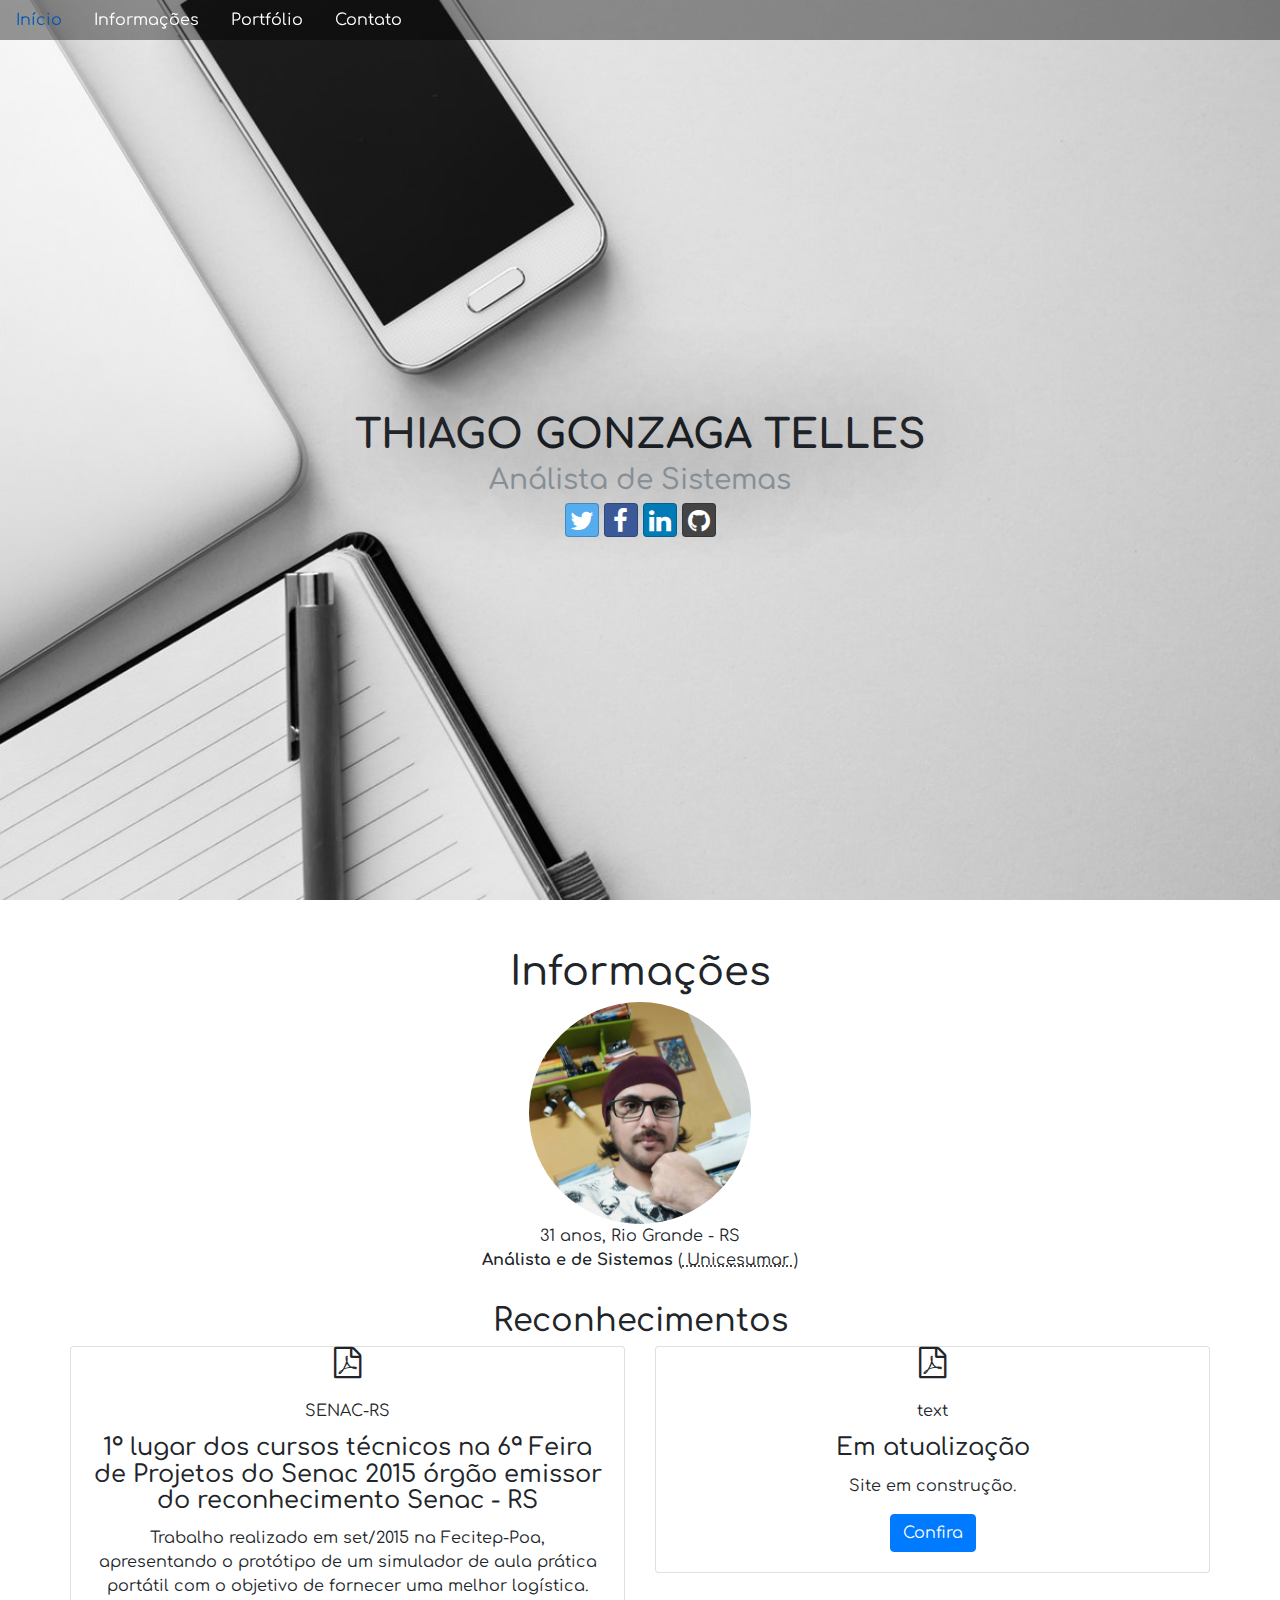
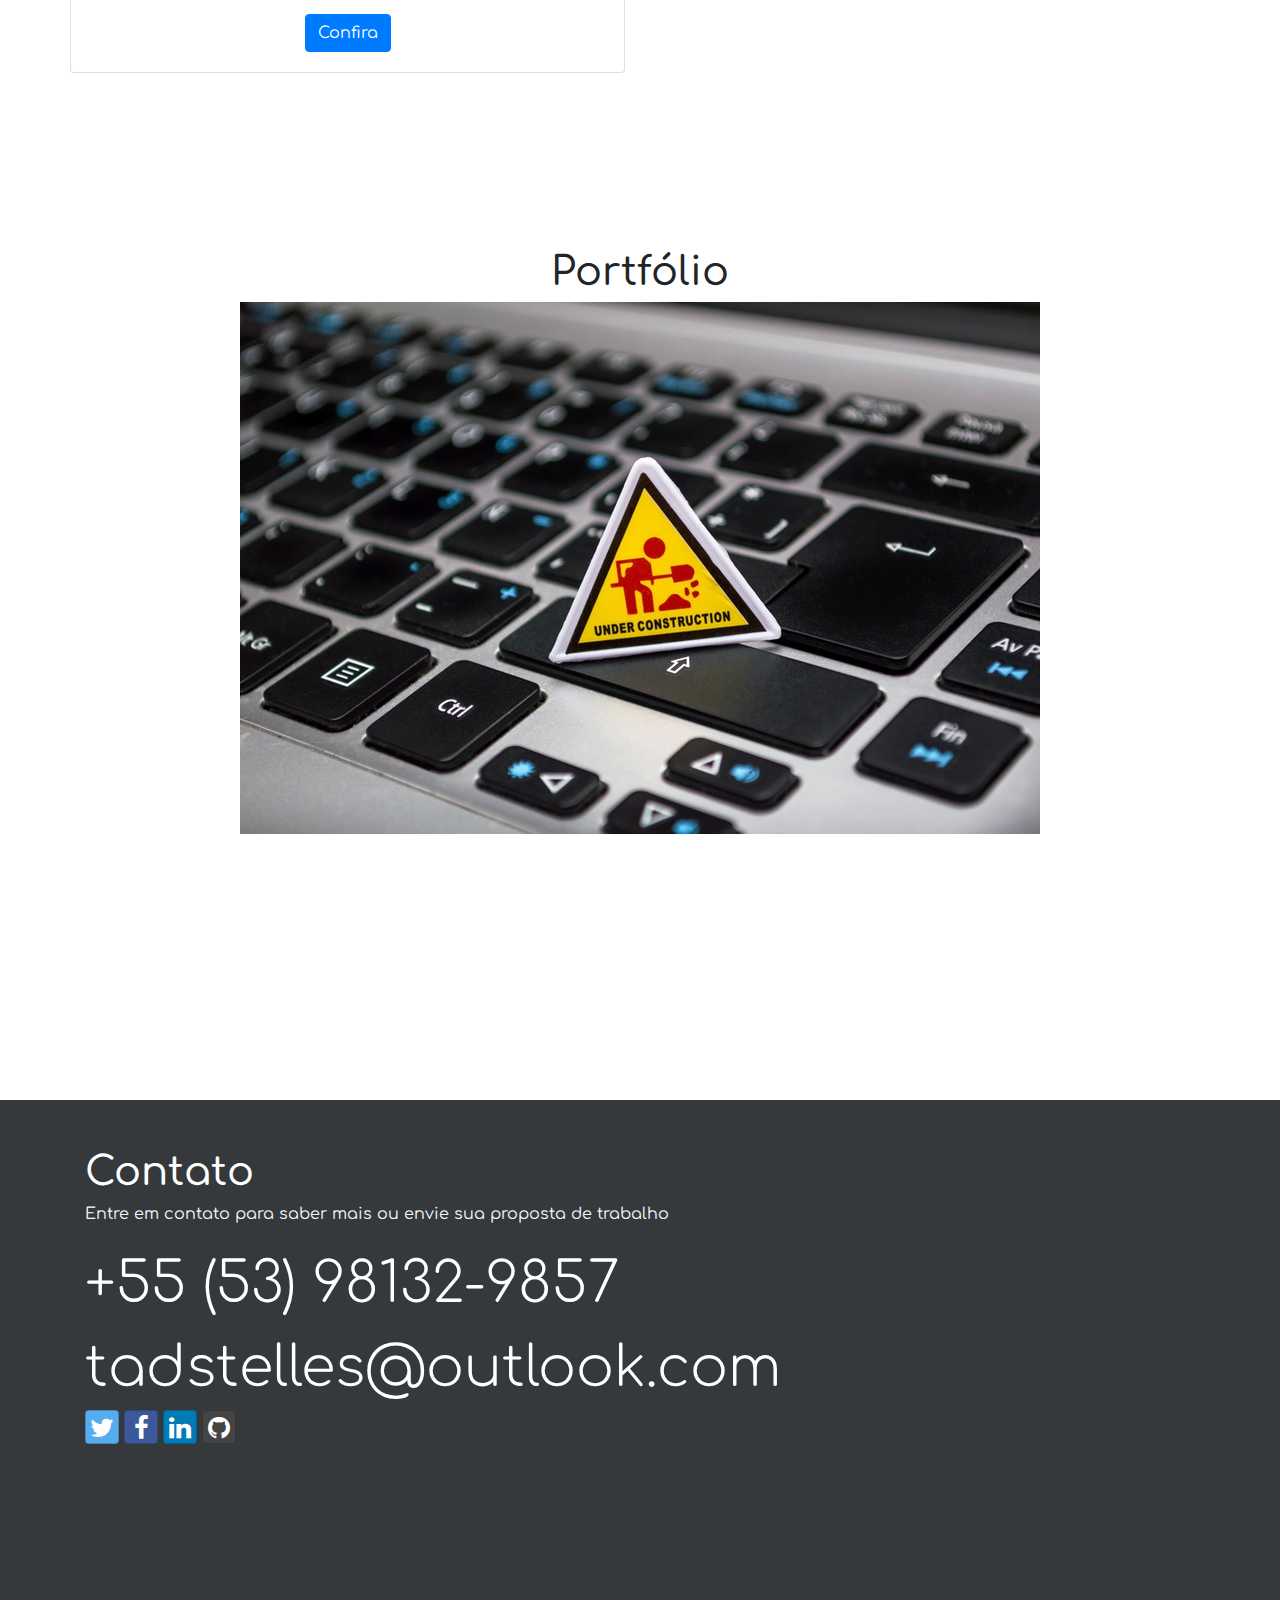
==== index.html @ c25c8db4 "Meu projeto" ====
<!DOCTYPE html>
<html lang="pt-br">
<head>
    <meta charset="UTF-8">
    <meta name="viewport" content="width=device-width, user-scalable=no">
    <title>Thiago Telles - Portfólio Pessoal</title>
    <link rel="stylesheet" href="css/bootstrap.min.css">
    <link rel="stylesheet" href="css/font-awesome.min.css">
    <link rel="stylesheet" href="css/bootstrap-social.css">
    <link rel="stylesheet" href="css/estilo.css">
    <link href="https://fonts.googleapis.com/icon?family=Material+Icons" rel="stylesheet">

</head>
<body>  

           
    <div class="fixed-top navbar-expand-lg nav-custom text-right">
        <button class="navbar-toggler btn-nav-custom" type="button" data-toggle="collapse" data-target="#navbarNav" aria-controls="navbarNav" aria-expanded="false" aria-label="Toggle navigation">
            <i class="material-icons">menu</i> 
      </button>
      <div class="collapse navbar-collapse" id="navbarNav">
      <ul class="nav">
          <li class="nav-item">
              <a href="#home" class="nav-link scrollSuave">Início</a>
          </li>
          <li class="nav-item">
              <a href="#info" class="nav-link scrollSuave">Informações</a>
          </li>
          <li class="nav-item">
              <a href="#portfolio" class="nav-link scrollSuave">Portfólio</a>
          </li>
          <li class="nav-item">
              <a href="#contato" class="nav-link scrollSuave">Contato</a>
          </li>
      </ul>
      </div>
    </div>
        
    <section class="home" id="home">
        <div class="container">
            <div class="row">
                <div class="col text-center">
                    <h1 class="font-weight-bold">THIAGO GONZAGA TELLES</h1>
                    <h3 class="text-muted">Análista de Sistemas</h3>
                </div>
                <div class="col-12 text-center">
                     <a class="btn btn-social-icon btn-twitter" href="https://twitter.com/TGTelles">
                        <span class="fa fa-twitter"></span>
                      </a>
                      <a class="btn btn-social-icon btn-facebook" href="https://www.facebook.com/thiago.telles.121">
                        <span class="fa fa-facebook"></span>
                      </a>
                      <a class="btn btn-social-icon btn-linkedin" href="https://www.linkedin.com/in/thiagogtelles/">
                        <span class="fa fa-linkedin"></span>
                      </a>
                      <a class="btn btn-social-icon btn-github" href="https://github.com/Tellesbity">
                        <span class="fa fa-github"></span>
                      </a>
                </div>
            </div>
        </div>
    </section>
       
    <section class="info" id="info">
        <div class="container">
            <div class="row">
                <div class="col">
                    <h1 class="text-center">Informações</h1>
                </div>
                <div class="col-12 text-center">
                    <img src="img/perfil.jpg" class="img-fluid rounded-circle img-perfil" alt="">
                </div>
                <div class="col-12">
                    <p class="text-center">31 anos, Rio Grande - RS <br><strong>Análista e de Sistemas</strong> (<abbr title="Unicesumar-PR"> Unicesumar </abbr>)<br>

            </div>
            <div class="row">
                <div class="col-12">
                    <h2 class="text-center">Reconhecimentos</h2>
                </div>
                <div class="col text-center">
                    <div class="card" style="width: 100%;">
                      <i class="fa fa-file-pdf-o" aria-hidden="true" style="font-size: 200%"></i>
                      <div class="card-body">
                        <p class="card-title">SENAC-RS</p>
                        <h4 class="card-title">1º lugar dos cursos técnicos na 6ª Feira de Projetos do Senac 2015 órgão emissor do reconhecimento Senac - RS </h4>
                        <p class="card-text">Trabalho realizado em set/2015 na Fecitep-Poa, apresentando o protótipo de um simulador de aula prática portátil com o objetivo de fornecer uma melhor logística.</p>
                        <a href="http://livrozilla.com/doc/1572835/projetos-aprovados---senac-rs" target="_blank" class="btn btn-primary">Confira</a>
                      </div>
                    </div>
                </div>
                <div class="col text-center">
                    <div class="card" style="width: 100%;">
                      <i class="fa fa-file-pdf-o" aria-hidden="true" style="font-size: 200%"></i>
                      <div class="card-body">
                        <p class="card-title">text</p>
                        <h4 class="card-title">Em atualização</h4>
                        <p class="card-text">Site em construção.</p>
                        <a href="link vai aqui" target="_blank" class="btn btn-primary">Confira</a>
                      </div>
                    </div>
                </div>
            </div>
        </div>
    </section>
    
    <section class="portfolio" id="portfolio">
        <div class="container">
            <div class="row">
                <div class="col">
                    <h1 class="text-center">Portfólio</h1>
                </div>
                <div class="col-12 text-center">
                    <img src="img/constr.jpg" class="img-fluid" alt="">
                </div>
            </div>
        </div>
    </section>
    
    <section class="contato" id="contato">
        <div class="container">
            <div class="row">
                <div class="col">
                    <h1>Contato</h1>
                </div>
                <div class="col-12">
                    <p>Entre em contato para saber mais ou envie sua proposta de trabalho</p>
                </div>
                <div class="col-12">
                    <a href="tel:53981329857" class="display-4">+55 (53) 98132-9857</a>
                </div>
                <div class="col-12">
                    <a href="mailto:tadstelles@outlook.com" class="display-4">tadstelles@outlook.com</a>
                </div>
                <div class="col-12">
                     <a class="btn btn-social-icon btn-twitter" href="https://twitter.com/TGTelles">
                        <span class="fa fa-twitter"></span>
                      </a>
                      <a class="btn btn-social-icon btn-facebook" href="https://www.facebook.com/thiago.telles.121">
                        <span class="fa fa-facebook"></span>
                      </a>
                      <a class="btn btn-social-icon btn-linkedin" href="https://www.linkedin.com/in/thiagogtelles/">
                        <span class="fa fa-linkedin"></span>
                      </a>
                      <a class="btn btn-social-icon btn-github" href="https://github.com/Tellesbity">
                        <span class="fa fa-github"></span>
                      </a>
                </div>
            </div>
        </div>
    </section>
    
    
    
    
    
    
    <script src="js/jquery-3.2.1.min.js"></script>
    <script src="js/main.js"s></script>
    <script src="http://areaaperta.com/nicescroll/js/jquery.nicescroll.min.js"></script>
    <script src="js/bootstrap.min.js"></script>
</body>
</html>
---- css/estilo.css ----
@import url('https://fonts.googleapis.com/css?family=Comfortaa:400,700');

html, body{
    margin: 0;
    padding: 0;
    height: 100%;
    width: 100%;
    font-family: 'Comfortaa', cursive;
}
.btn-nav-custom{
    padding-top: 5px !important;
    padding-left: 0px;
    padding-right: 0px;
    color: gold !important;
}
.btn-nav-custom:focus{
    outline: none;
    outline-offset: opx;
}
.nav-custom{
    background: rgba(0,0,0,0.4);
}
.nav-link{
    color: white;
}
.nav-link :hover{
    color: goldenrod !important;
}
section{
    width: 100%;
    min-height: 100%;
    padding: 0;
    margin: 0;
    padding-top: 50px;
}
.home{
    background-image: url("../img/bgh.jpg");
    background-position: center;
    background-size: cover;
    display: -webkit-flex;
    display: flex;
    -webkit-align-items: center;
    align-items: center;
    -webkit-justify-content: center;
    justify-content: center;
}
.home h1{
    text-shadow: 0 0 100px black;
}
.home h3{
    text-shadow: 0 0 90px black;
}
.info h2{
    padding-top: 15px;
}
.img-perfil{
    width: 20%;
}
.contato{
    background-color: #36393b;
    height: 200px;
    color: #f4f8fc;
}
.contato h1{
    color: white;
}
.contato .display-4{
    color: white;
    text-decoration: none;
    line-height: 150%;
}
.contato .display-4:hover{
    color: white;
    text-decoration: none;
}
@media screen and (max-width: 600px) {
    
p{
font-size: 80%;
}
h1{
font-size: 200%;
}
h2{
font-size: 160%;
}
h3{
font-size: 140%;
}
.nav{
display: inline;
}
.nav a{
text-align: center !important;
font-size: 200%;
}
.nav-custom{
background: rgba(0,0,0,0.8);
}
.contato .display-4{
font-size: 240%;
}
.card{
padding-top: 10px;
}
}
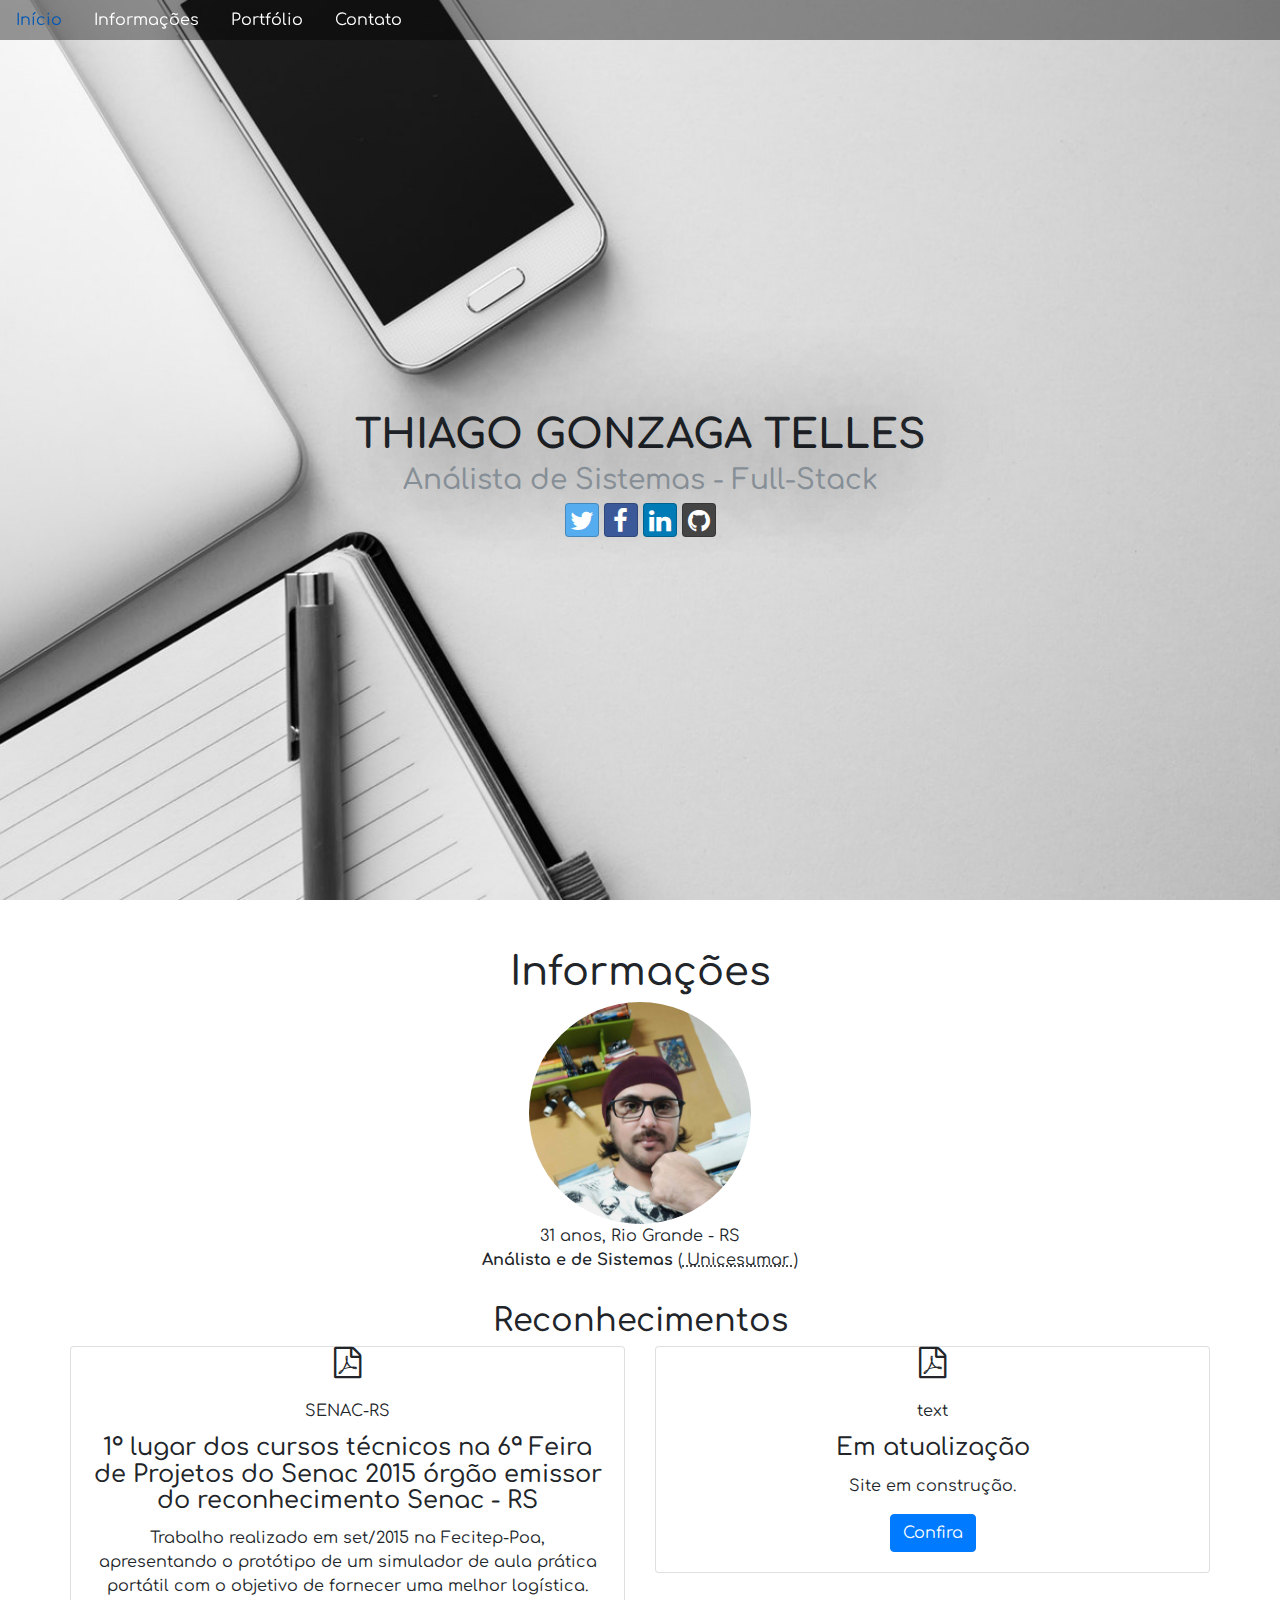
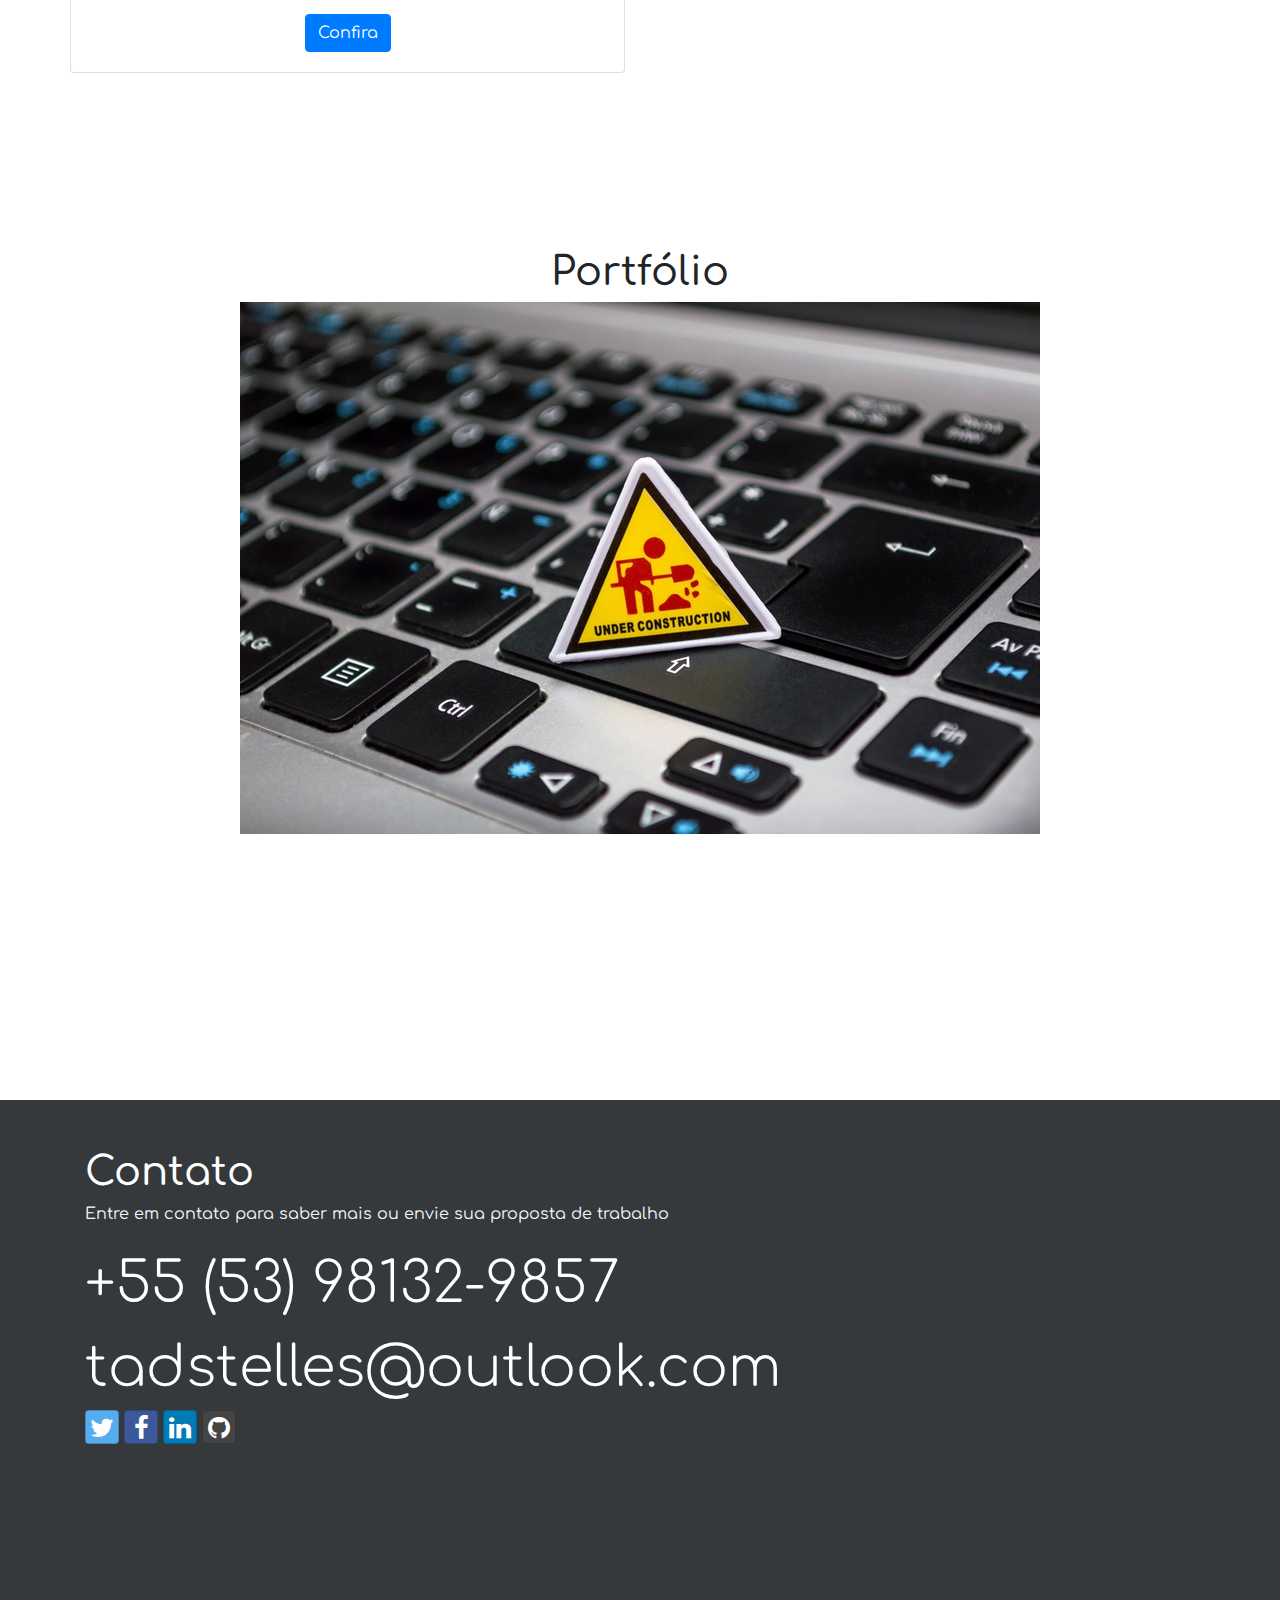
==== commit 88c674e8: "Update index.html" ====
--- a/index.html
+++ b/index.html
@@ -3,7 +3,7 @@
 <head>
     <meta charset="UTF-8">
     <meta name="viewport" content="width=device-width, user-scalable=no">
-    <title>Thiago Telles - Portfólio Pessoal</title>
+    <title>Thiago Telles</title>
     <link rel="stylesheet" href="css/bootstrap.min.css">
     <link rel="stylesheet" href="css/font-awesome.min.css">
     <link rel="stylesheet" href="css/bootstrap-social.css">
@@ -41,7 +41,7 @@
             <div class="row">
                 <div class="col text-center">
                     <h1 class="font-weight-bold">THIAGO GONZAGA TELLES</h1>
-                    <h3 class="text-muted">Análista de Sistemas</h3>
+                    <h3 class="text-muted">Análista de Sistemas - Full-Stack</h3>
                 </div>
                 <div class="col-12 text-center">
                      <a class="btn btn-social-icon btn-twitter" href="https://twitter.com/TGTelles">
@@ -160,4 +160,4 @@
     <script src="http://areaaperta.com/nicescroll/js/jquery.nicescroll.min.js"></script>
     <script src="js/bootstrap.min.js"></script>
 </body>
-</html>+</html>
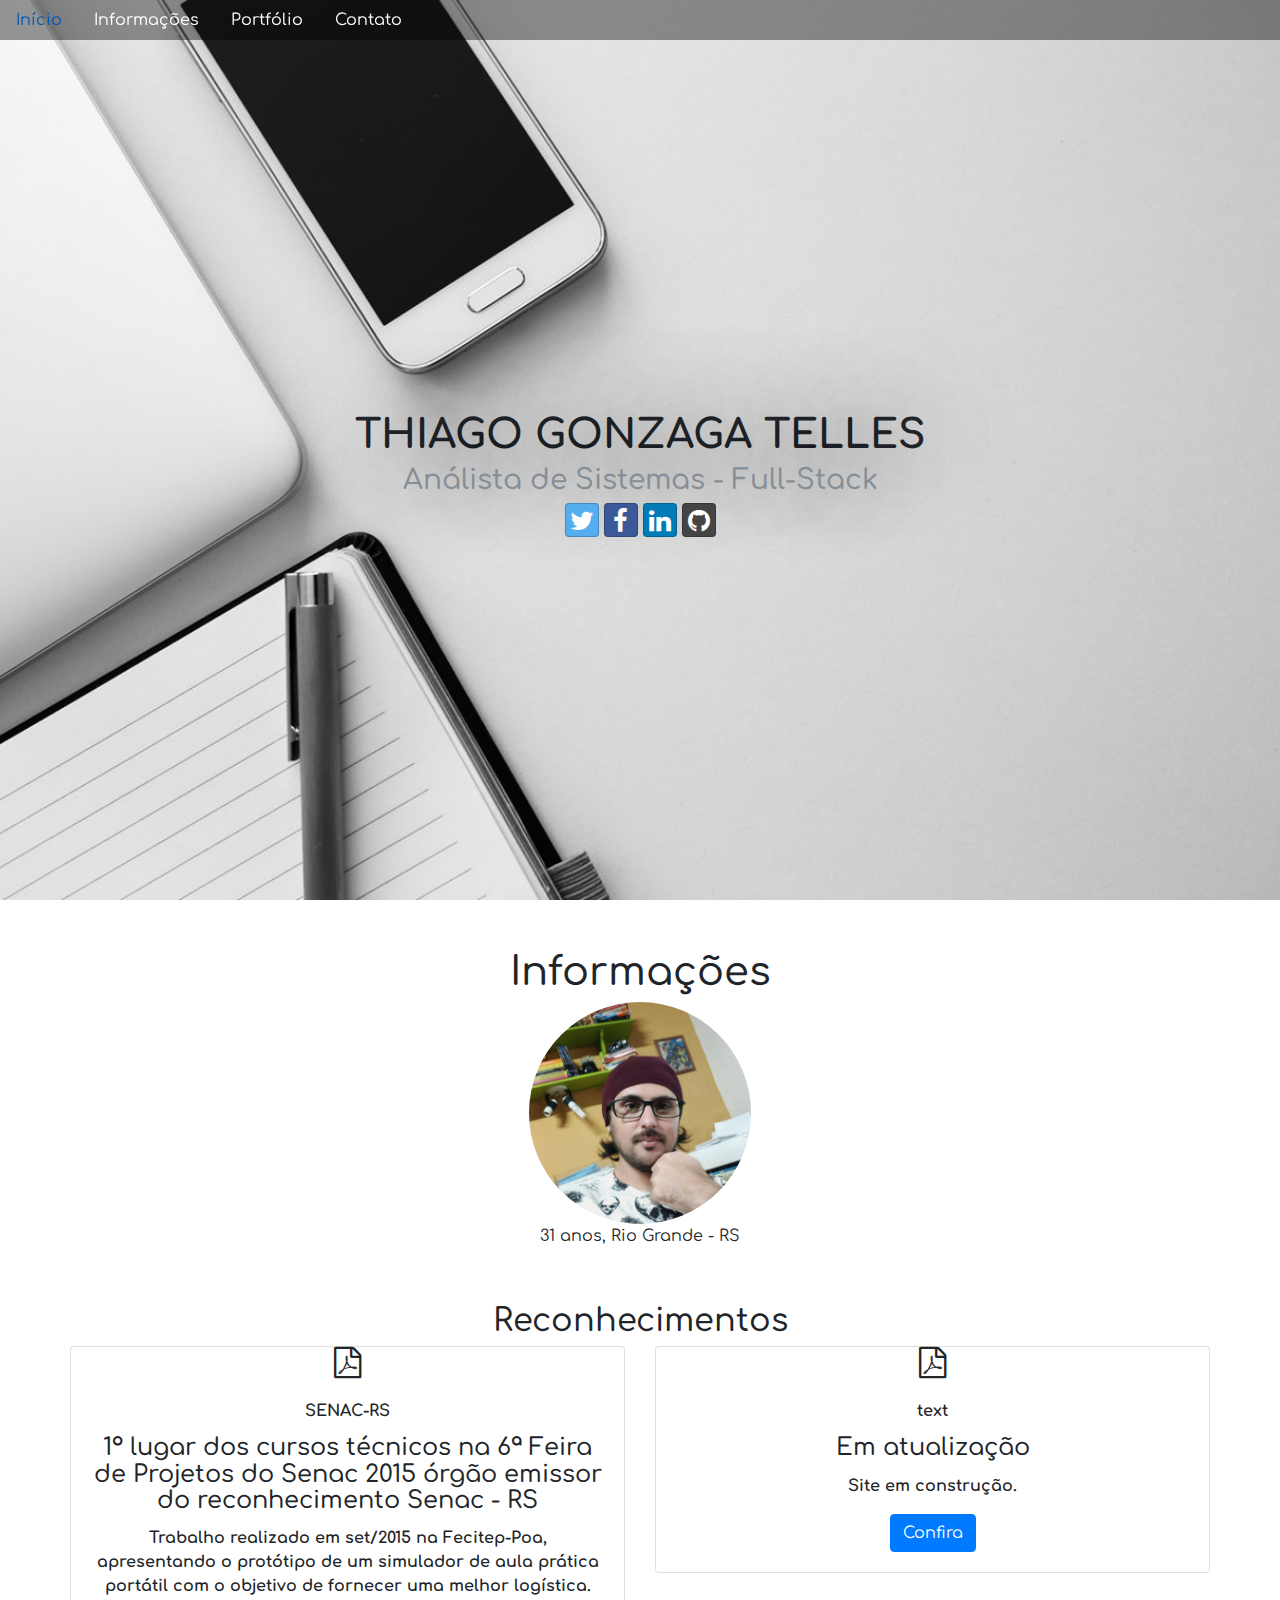
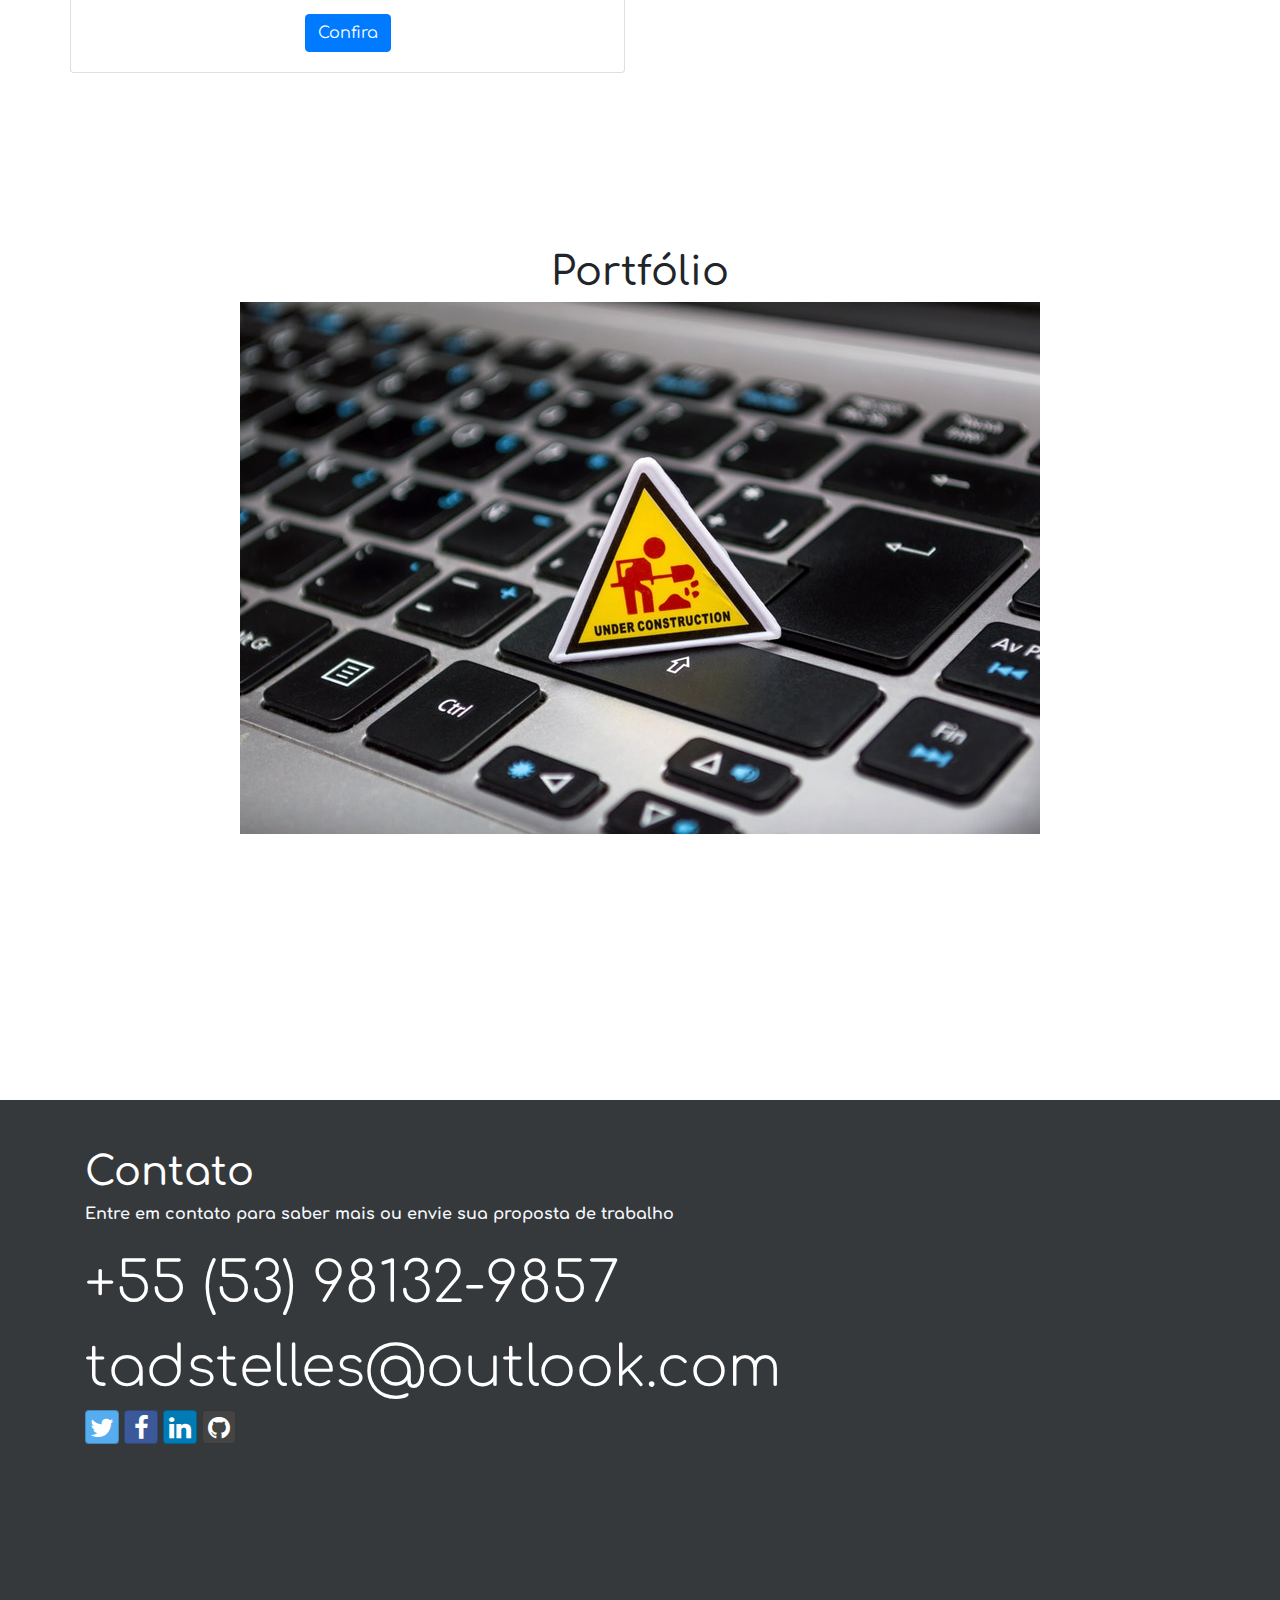
==== commit e4166a43: "Update index.html" ====
--- a/index.html
+++ b/index.html
@@ -71,7 +71,7 @@
                     <img src="img/perfil.jpg" class="img-fluid rounded-circle img-perfil" alt="">
                 </div>
                 <div class="col-12">
-                    <p class="text-center">31 anos, Rio Grande - RS <br><strong>Análista e de Sistemas</strong> (<abbr title="Unicesumar-PR"> Unicesumar </abbr>)<br>
+                    <p class="text-center">31 anos, Rio Grande - RS <br><strong><br>
 
             </div>
             <div class="row">
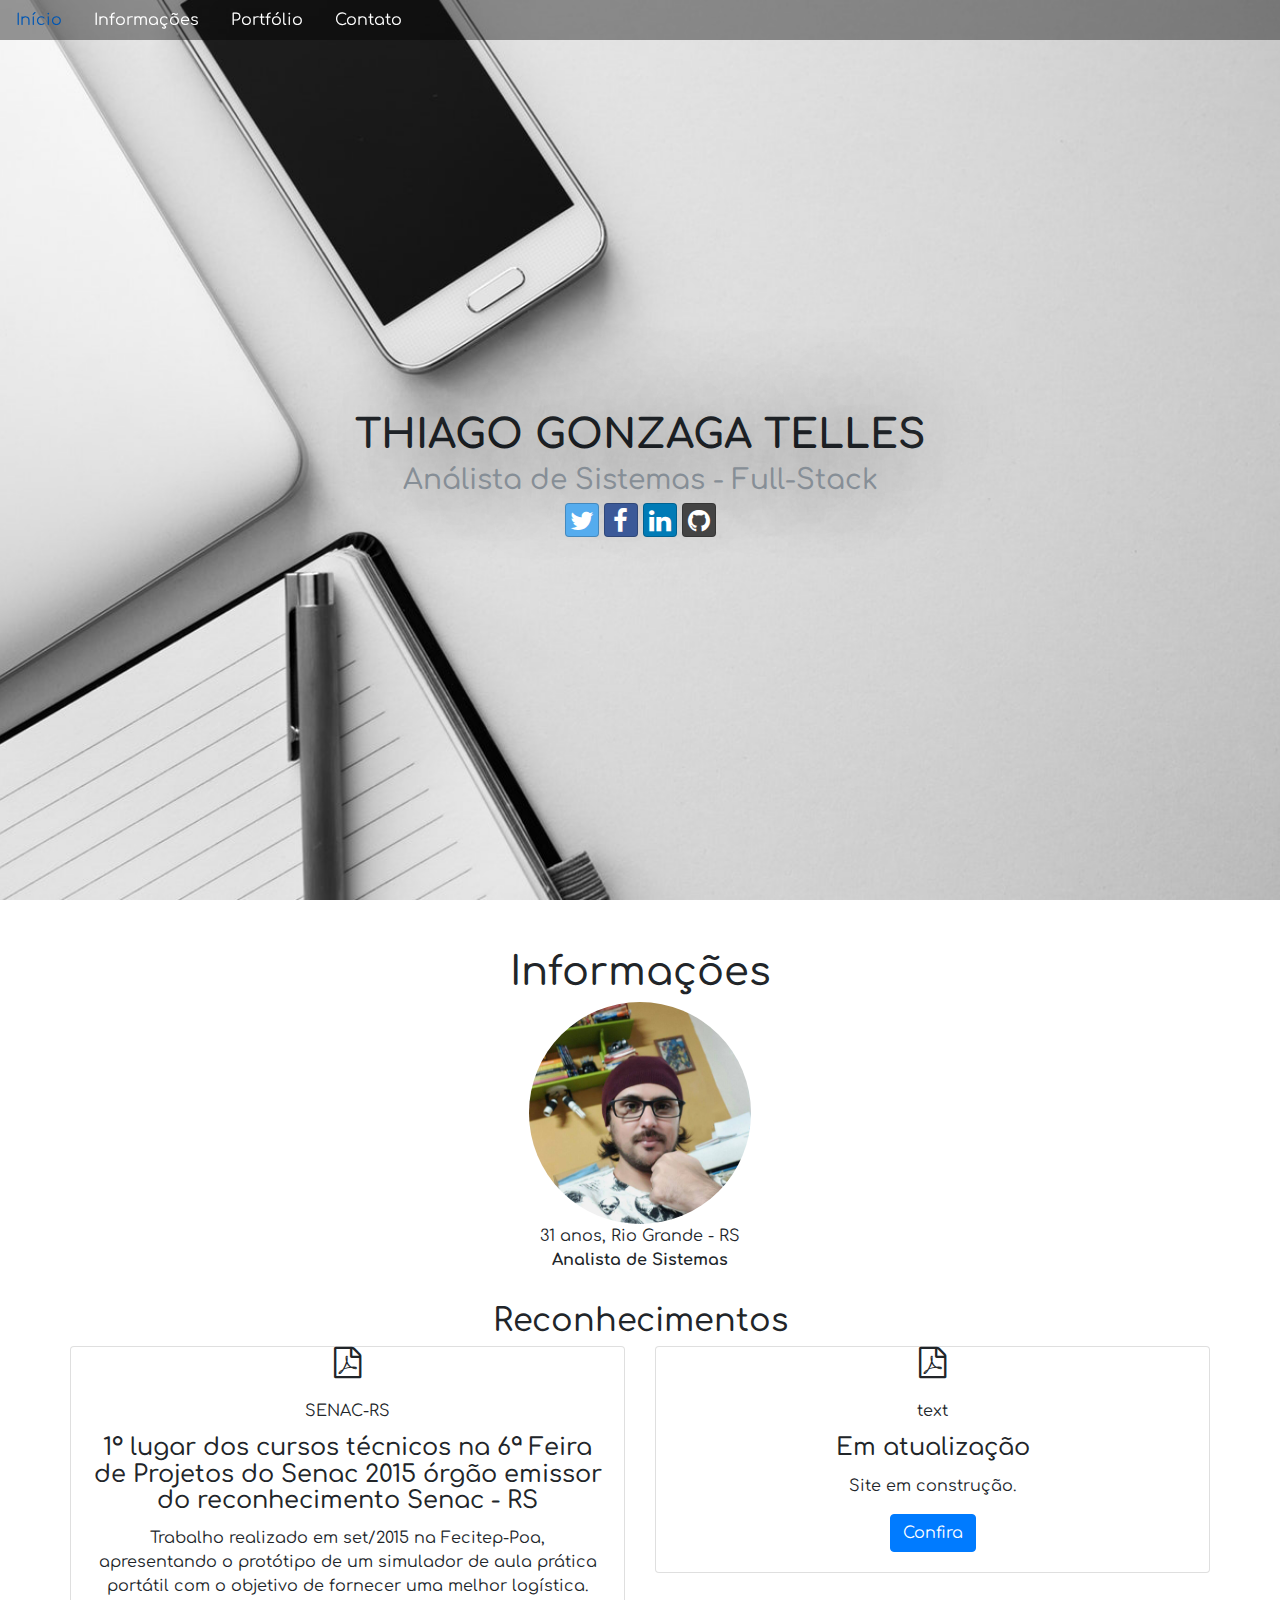
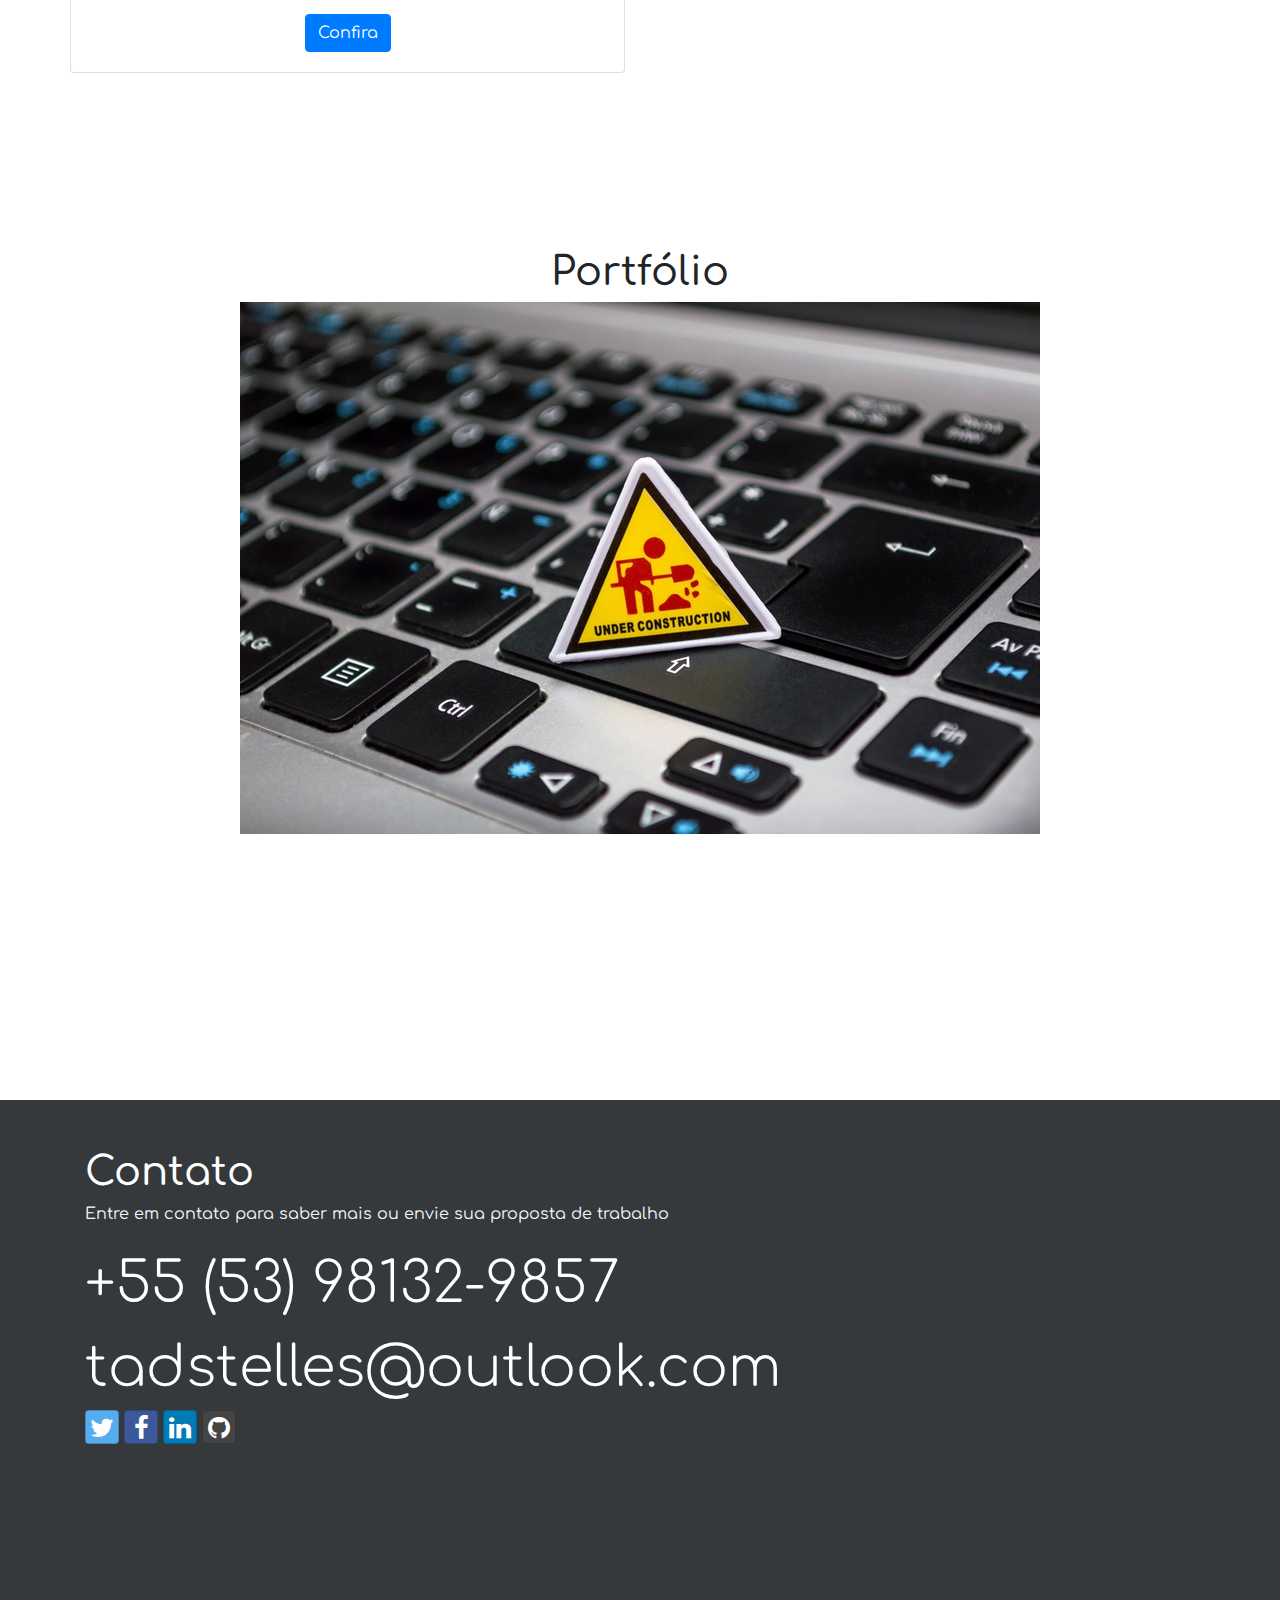
==== commit fac0fd9b: "Update index.html" ====
--- a/index.html
+++ b/index.html
@@ -71,7 +71,7 @@
                     <img src="img/perfil.jpg" class="img-fluid rounded-circle img-perfil" alt="">
                 </div>
                 <div class="col-12">
-                    <p class="text-center">31 anos, Rio Grande - RS <br><strong><br>
+                    <p class="text-center">31 anos, Rio Grande - RS <br><strong>Analista de Sistemas</strong><br>
 
             </div>
             <div class="row">
